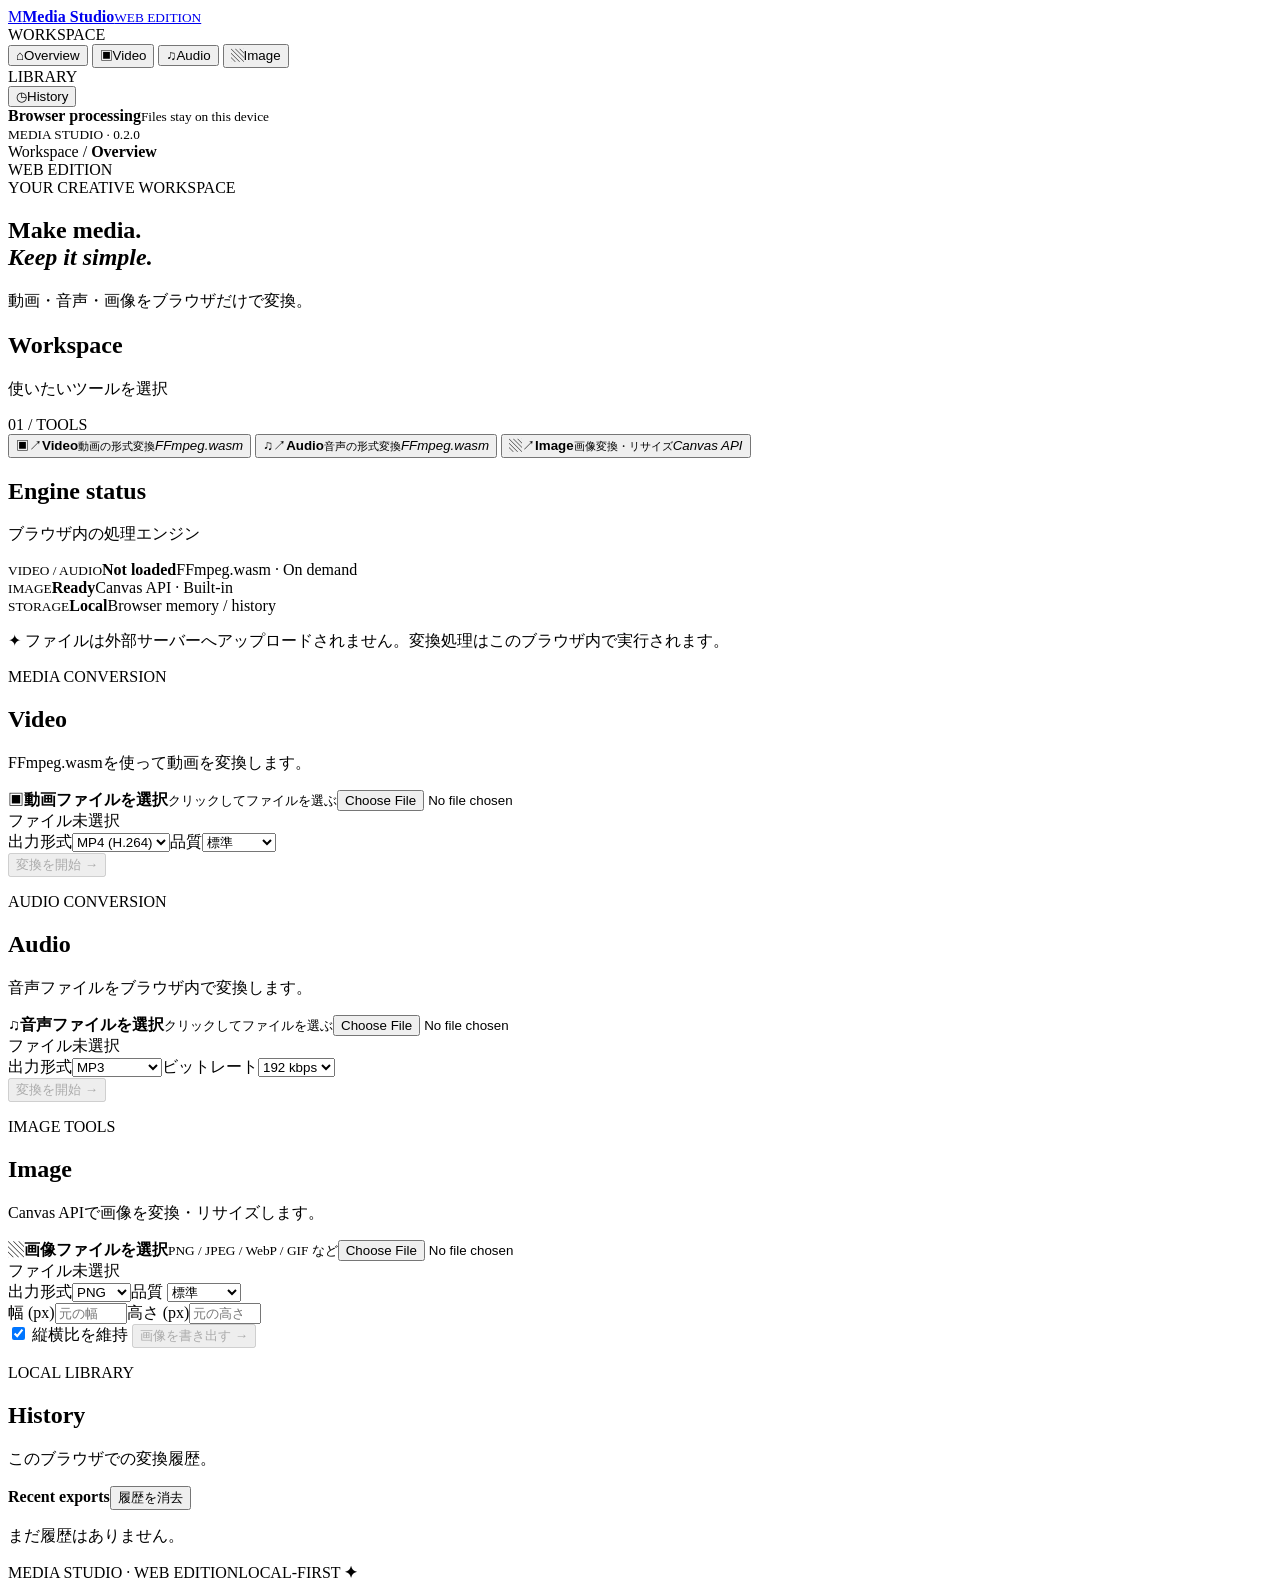
==== index.html @ 35f032dc "Build browser-only Media Studio interface" ====
<!doctype html>
<html lang="ja">
<head>
  <meta charset="utf-8">
  <meta name="viewport" content="width=device-width,initial-scale=1">
  <meta name="theme-color" content="#090d18">
  <meta name="description" content="Media Studio - browser-based video, audio and image tools.">
  <title>Media Studio</title>
  <link rel="stylesheet" href="./css/style.css">
  <script type="module" src="./js/app.js"></script>
</head>
<body>
  <div class="ambient ambient-a"></div><div class="ambient ambient-b"></div>
  <div class="layout">
    <aside class="sidebar glass">
      <a class="brand" href="./"><span class="brand-icon">M</span><span><b>Media Studio</b><small>WEB EDITION</small></span></a>
      <div class="nav-label">WORKSPACE</div>
      <nav>
        <button class="nav active" data-page="home"><span>⌂</span>Overview</button>
        <button class="nav" data-page="video"><span>▣</span>Video</button>
        <button class="nav" data-page="audio"><span>♫</span>Audio</button>
        <button class="nav" data-page="image"><span>▧</span>Image</button>
      </nav>
      <div class="nav-label second">LIBRARY</div>
      <nav><button class="nav" data-page="history"><span>◷</span>History</button></nav>
      <div class="side-bottom"><div class="local-box"><i></i><div><b>Browser processing</b><small>Files stay on this device</small></div></div><small class="version">MEDIA STUDIO · 0.2.0</small></div>
    </aside>
    <main class="main">
      <header class="topbar"><div class="crumb">Workspace <span>/</span> <b id="crumb">Overview</b></div><div class="web-pill"><i></i> WEB EDITION</div></header>
      <section class="page active" id="page-home">
        <div class="hero"><div><div class="eyebrow">YOUR CREATIVE WORKSPACE</div><h1>Make media.<br><em>Keep it simple.</em></h1><p>動画・音声・画像をブラウザだけで変換。</p></div><div class="orb"><div></div></div></div>
        <div class="section-head"><div><h2>Workspace</h2><p>使いたいツールを選択</p></div><span>01 / TOOLS</span></div>
        <div class="tool-grid">
          <button class="tool-card purple" data-open="video"><span class="tile-icon">▣</span><span class="arrow">↗</span><b>Video</b><small>動画の形式変換</small><i>FFmpeg.wasm</i></button>
          <button class="tool-card cyan" data-open="audio"><span class="tile-icon">♫</span><span class="arrow">↗</span><b>Audio</b><small>音声の形式変換</small><i>FFmpeg.wasm</i></button>
          <button class="tool-card pink" data-open="image"><span class="tile-icon">▧</span><span class="arrow">↗</span><b>Image</b><small>画像変換・リサイズ</small><i>Canvas API</i></button>
        </div>
        <div class="section-head status-head"><div><h2>Engine status</h2><p>ブラウザ内の処理エンジン</p></div></div>
        <div class="status-grid"><article class="status glass"><small>VIDEO / AUDIO</small><b id="ffmpeg-status">Not loaded</b><span>FFmpeg.wasm · On demand</span></article><article class="status glass"><small>IMAGE</small><b class="good">Ready</b><span>Canvas API · Built-in</span></article><article class="status glass"><small>STORAGE</small><b class="good">Local</b><span>Browser memory / history</span></article></div>
        <p class="privacy-note">✦ ファイルは外部サーバーへアップロードされません。変換処理はこのブラウザ内で実行されます。</p>
      </section>
      <section class="page" id="page-video">
        <div class="page-title"><div class="eyebrow">MEDIA CONVERSION</div><h1>Video</h1><p>FFmpeg.wasmを使って動画を変換します。</p></div>
        <div class="workspace-card glass">
          <label class="dropzone" for="video-file"><span class="drop-icon">▣</span><b>動画ファイルを選択</b><small>クリックしてファイルを選ぶ</small><input id="video-file" type="file" accept="video/*,.mkv,.avi,.mov,.webm"></label>
          <div class="file-info" id="video-info">ファイル未選択</div>
          <div class="control-row"><label>出力形式<select id="video-format"><option value="mp4">MP4 (H.264)</option><option value="webm">WebM</option><option value="mov">MOV</option><option value="gif">GIF</option></select></label><label>品質<select id="video-quality"><option value="balanced">標準</option><option value="high">高画質</option><option value="small">容量優先</option></select></label></div>
          <button class="primary" id="video-run" disabled>変換を開始 <span>→</span></button>
          <div class="progress-wrap" id="video-progress" hidden><div class="progress-label"><span id="video-progress-label">準備中…</span><b id="video-progress-value">0%</b></div><div class="progress"><i id="video-progress-bar"></i></div></div>
          <p class="result" id="video-result" aria-live="polite"></p>
        </div>
      </section>
      <section class="page" id="page-audio">
        <div class="page-title"><div class="eyebrow">AUDIO CONVERSION</div><h1>Audio</h1><p>音声ファイルをブラウザ内で変換します。</p></div>
        <div class="workspace-card glass">
          <label class="dropzone" for="audio-file"><span class="drop-icon">♫</span><b>音声ファイルを選択</b><small>クリックしてファイルを選ぶ</small><input id="audio-file" type="file" accept="audio/*,.m4a,.flac,.ogg,.wav,.mp3"></label>
          <div class="file-info" id="audio-info">ファイル未選択</div>
          <div class="control-row"><label>出力形式<select id="audio-format"><option value="mp3">MP3</option><option value="wav">WAV</option><option value="ogg">OGG</option><option value="flac">FLAC</option><option value="m4a">M4A (AAC)</option></select></label><label>ビットレート<select id="audio-quality"><option value="128k">128 kbps</option><option value="192k" selected>192 kbps</option><option value="256k">256 kbps</option><option value="320k">320 kbps</option></select></label></div>
          <button class="primary" id="audio-run" disabled>変換を開始 <span>→</span></button>
          <div class="progress-wrap" id="audio-progress" hidden><div class="progress-label"><span id="audio-progress-label">準備中…</span><b id="audio-progress-value">0%</b></div><div class="progress"><i id="audio-progress-bar"></i></div></div>
          <p class="result" id="audio-result" aria-live="polite"></p>
        </div>
      </section>
      <section class="page" id="page-image">
        <div class="page-title"><div class="eyebrow">IMAGE TOOLS</div><h1>Image</h1><p>Canvas APIで画像を変換・リサイズします。</p></div>
        <div class="workspace-card glass">
          <label class="dropzone" for="image-file"><span class="drop-icon">▧</span><b>画像ファイルを選択</b><small>PNG / JPEG / WebP / GIF など</small><input id="image-file" type="file" accept="image/*"></label>
          <div class="file-info" id="image-info">ファイル未選択</div>
          <div class="preview-wrap" id="image-preview-wrap" hidden><img id="image-preview" alt="選択した画像のプレビュー"></div>
          <div class="control-row"><label>出力形式<select id="image-format"><option value="image/png">PNG</option><option value="image/jpeg">JPEG</option><option value="image/webp">WebP</option></select></label><label>品質 <select id="image-quality"><option value="0.92">高</option><option value="0.8" selected>標準</option><option value="0.65">容量優先</option></select></label></div>
          <div class="control-row dimensions"><label>幅 (px)<input type="number" id="image-width" min="1" max="12000" placeholder="元の幅"></label><label>高さ (px)<input type="number" id="image-height" min="1" max="12000" placeholder="元の高さ"></label></div>
          <label class="check"><input type="checkbox" id="image-lock" checked> 縦横比を維持</label>
          <button class="primary" id="image-run" disabled>画像を書き出す <span>→</span></button>
          <p class="result" id="image-result" aria-live="polite"></p>
        </div>
      </section>
      <section class="page" id="page-history">
        <div class="page-title"><div class="eyebrow">LOCAL LIBRARY</div><h1>History</h1><p>このブラウザでの変換履歴。</p></div>
        <div class="history-card glass"><div class="history-head"><b>Recent exports</b><button class="subtle-button" id="clear-history">履歴を消去</button></div><div id="history-list" class="history-list"><p class="empty">まだ履歴はありません。</p></div></div>
      </section>
      <footer class="footer"><span>MEDIA STUDIO · WEB EDITION</span><span>LOCAL-FIRST <b>✦</b></span></footer>
    </main>
  </div>
</body>
</html>
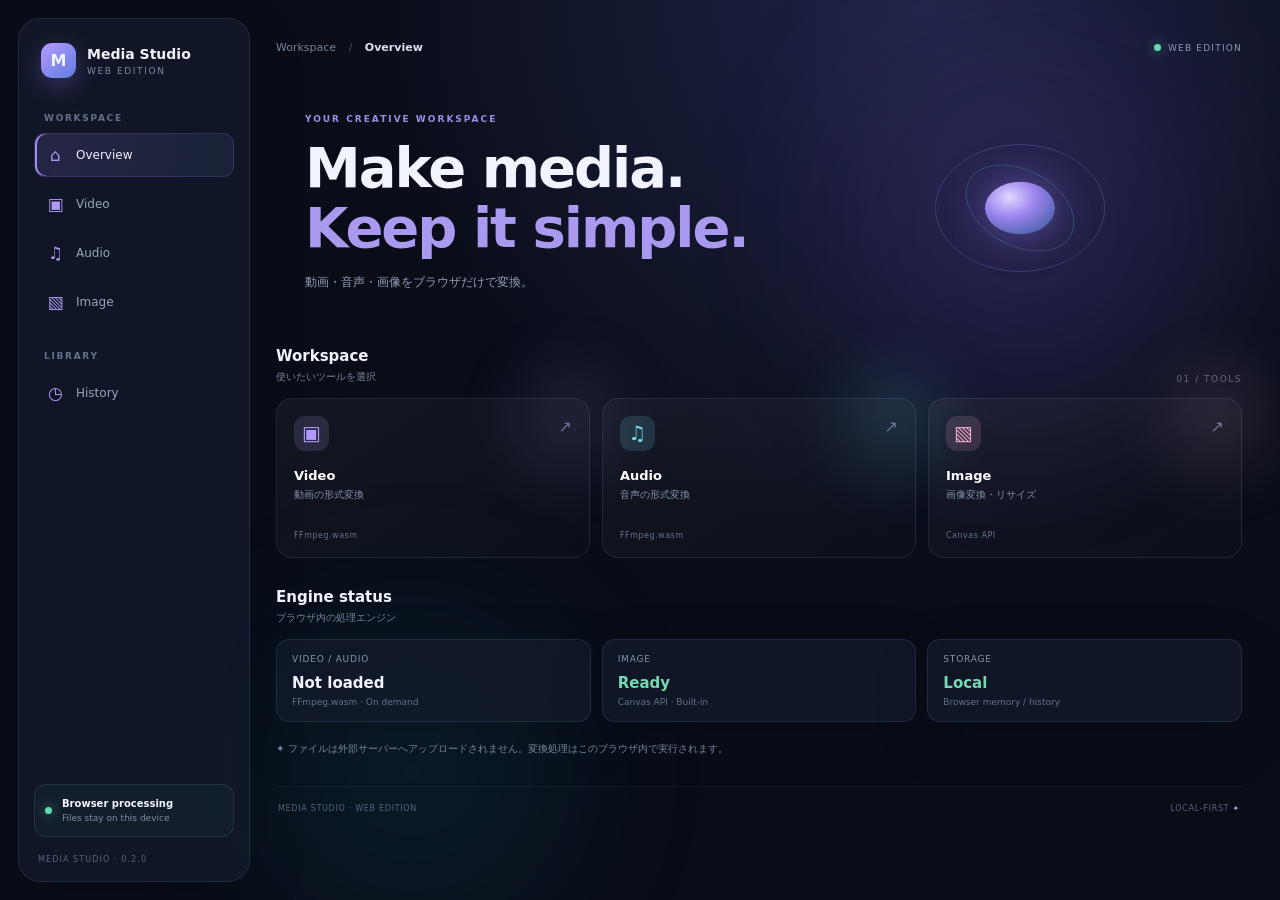
==== commit 7faa0d6e: "Expose additional video output formats and input extensions" ====
--- a/index.html
+++ b/index.html
@@ -42,9 +42,9 @@
       <section class="page" id="page-video">
         <div class="page-title"><div class="eyebrow">MEDIA CONVERSION</div><h1>Video</h1><p>FFmpeg.wasmを使って動画を変換します。</p></div>
         <div class="workspace-card glass">
-          <label class="dropzone" for="video-file"><span class="drop-icon">▣</span><b>動画ファイルを選択</b><small>クリックしてファイルを選ぶ</small><input id="video-file" type="file" accept="video/*,.mkv,.avi,.mov,.webm"></label>
+          <label class="dropzone" for="video-file"><span class="drop-icon">▣</span><b>動画ファイルを選択</b><small>クリックしてファイルを選ぶ</small><input id="video-file" type="file" accept="video/*,.mkv,.avi,.mov,.webm,.ts,.mts,.m2ts,.3gp,.mpg,.mpeg,.flv,.wmv"></label>
           <div class="file-info" id="video-info">ファイル未選択</div>
-          <div class="control-row"><label>出力形式<select id="video-format"><option value="mp4">MP4 (H.264)</option><option value="webm">WebM</option><option value="mov">MOV</option><option value="gif">GIF</option></select></label><label>品質<select id="video-quality"><option value="balanced">標準</option><option value="high">高画質</option><option value="small">容量優先</option></select></label></div>
+          <div class="control-row"><label>出力形式<select id="video-format"><option value="mp4">MP4 (H.264)</option><option value="webm">WebM</option><option value="mov">MOV</option><option value="mkv">MKV (Matroska)</option><option value="avi">AVI</option><option value="ts">MPEG-TS</option><option value="3gp">3GP</option><option value="gif">GIF</option></select></label><label>品質<select id="video-quality"><option value="balanced">標準</option><option value="high">高画質</option><option value="small">容量優先</option></select></label></div>
           <button class="primary" id="video-run" disabled>変換を開始 <span>→</span></button>
           <div class="progress-wrap" id="video-progress" hidden><div class="progress-label"><span id="video-progress-label">準備中…</span><b id="video-progress-value">0%</b></div><div class="progress"><i id="video-progress-bar"></i></div></div>
           <p class="result" id="video-result" aria-live="polite"></p>
--- a/css/style.css
+++ b/css/style.css
@@ -0,0 +1 @@
+:root{color-scheme:dark;--bg:#090d18;--panel:rgba(20,27,45,.72);--line:rgba(180,198,255,.11);--text:#f1f4ff;--muted:#8994ad;--purple:#ad99ff;--cyan:#70d8e8;font-family:Inter,ui-sans-serif,system-ui,-apple-system,"Noto Sans JP",sans-serif}*{box-sizing:border-box}body{margin:0;min-height:100vh;color:var(--text);background:radial-gradient(ellipse at 72% 0%,#202448 0,transparent 43%),var(--bg)}button,input,select{font:inherit}.ambient{position:fixed;z-index:-1;pointer-events:none;filter:blur(95px);border-radius:50%;opacity:.17}.ambient-a{width:330px;height:330px;background:#8059e8;top:7%;right:7%}.ambient-b{width:260px;height:260px;background:#168ba0;bottom:0;left:22%}.layout{display:flex;gap:18px;max-width:1700px;min-height:100vh;margin:auto;padding:18px}.glass,.sidebar{background:var(--panel);border:1px solid var(--line);backdrop-filter:blur(22px);-webkit-backdrop-filter:blur(22px);box-shadow:0 18px 60px #0002}.sidebar{width:232px;flex:0 0 232px;border-radius:22px;padding:24px 15px 17px;display:flex;flex-direction:column;min-height:calc(100vh - 36px)}.brand{display:flex;align-items:center;gap:11px;padding:0 7px 35px;color:inherit;text-decoration:none}.brand-icon{width:35px;height:35px;display:grid;place-items:center;border-radius:11px;background:linear-gradient(140deg,#b39cff,#627bdf);font-weight:800;box-shadow:0 7px 24px #8f79e855}.brand b{display:block;font-size:14px}.brand small{display:block;margin-top:4px;color:#7e8aa7;font-size:9px;letter-spacing:1.6px}.nav-label{padding:0 10px 10px;color:#65718c;font-size:9px;font-weight:700;letter-spacing:1.7px}.nav-label.second{margin-top:27px}.sidebar nav{display:grid;gap:5px}.nav{display:flex;align-items:center;gap:12px;border:1px solid transparent;border-radius:11px;padding:11px 12px;background:transparent;color:#98a3bb;text-align:left;font-size:12px;cursor:pointer;transition:.2s}.nav span{width:17px;text-align:center;color:#aa9af1;font-size:17px}.nav:hover{background:#ffffff09;color:white}.nav.active{color:#f2efff;background:linear-gradient(100deg,#9277e52b,#6f8ee018);border-color:#a78bfa27;box-shadow:inset 2px 0 #a78bfa}.side-bottom{margin-top:auto}.local-box{display:flex;align-items:center;gap:10px;padding:13px 10px;border:1px solid #8bd9bd20;background:#68d7ae0a;border-radius:12px}.local-box i,.web-pill i{width:7px;height:7px;border-radius:50%;background:#63d9ad;box-shadow:0 0 12px #63d9ad99}.local-box b{display:block;font-size:10px}.local-box small{display:block;margin-top:4px;color:#7f8ba3;font-size:9px}.version{display:block;padding:18px 4px 0;color:#59657d;font-size:8px;letter-spacing:1.1px}.main{flex:1;min-width:0;padding:2px 20px 0 8px}.topbar{height:55px;display:flex;align-items:center;justify-content:space-between;margin-bottom:27px}.crumb{color:#75819b;font-size:11px}.crumb span{padding:0 9px;color:#46516a}.crumb b{color:#dce2f5}.web-pill{display:flex;align-items:center;gap:7px;color:#8c9bb0;font-size:9px;letter-spacing:1.2px}.page{display:none;animation:appear .3s ease both}.page.active{display:block}@keyframes appear{from{opacity:0;transform:translateY(6px)}to{opacity:1;transform:none}}.hero{min-height:225px;display:flex;align-items:center;justify-content:space-between;padding:12px 8% 27px 3%}.eyebrow{margin-bottom:14px;color:#9c8ee7;font-size:9px;font-weight:700;letter-spacing:2px}.hero h1,.page-title h1{margin:0;font-size:clamp(38px,5vw,56px);line-height:1.08;letter-spacing:-2px}.hero h1 em{color:#a99af0;font-style:normal}.hero p,.page-title p{margin-top:15px;color:#929db5;font-size:12px}.orb{position:relative;width:170px;height:170px;margin-right:7%;display:grid;place-items:center;border:1px solid #a99af044;border-radius:50%;transform:scaleY(.75)}.orb:before{content:"";position:absolute;inset:19px;border:1px solid #70d8e844;border-radius:50%;transform:rotate(50deg) scaleY(.7)}.orb div{width:70px;height:70px;border-radius:50%;background:radial-gradient(circle at 35% 30%,#e0d7ff,#9b83ed 40%,#4e64ae 80%);box-shadow:0 0 45px #987eea88}.section-head{display:flex;align-items:end;justify-content:space-between;margin:17px 0 14px}.section-head h2{margin:0;font-size:15px}.section-head p{margin:5px 0 0;color:#77839c;font-size:10px}.section-head>span{color:#596680;font-size:9px;letter-spacing:1.5px}.tool-grid{display:grid;grid-template-columns:repeat(3,minmax(0,1fr));gap:12px}.tool-card{position:relative;min-height:160px;display:flex;flex-direction:column;align-items:flex-start;padding:17px;border:1px solid var(--line);border-radius:16px;background:linear-gradient(145deg,#ffffff0b,#ffffff03);text-align:left;cursor:pointer;transition:.2s}.tool-card:hover{transform:translateY(-4px);border-color:var(--glow)}.tool-card:after{content:"";position:absolute;top:-30px;right:-30px;width:100px;height:100px;border-radius:50%;background:var(--glow);filter:blur(35px);opacity:.15}.purple{--glow:#ad99ff}.cyan{--glow:#70d8e8}.pink{--glow:#efa9c8}.tile-icon{width:35px;height:35px;display:grid;place-items:center;border-radius:11px;background:color-mix(in srgb,var(--glow) 15%,transparent);color:var(--glow);font-size:20px}.arrow{position:absolute;top:18px;right:17px;color:#64718d}.tool-card b{margin-top:17px;font-size:13px}.tool-card small{margin-top:5px;color:#8490a9;font-size:10px}.tool-card i{margin-top:auto;padding-top:12px;color:#66728d;font-size:8px;font-style:normal;letter-spacing:.5px}.status-head{margin-top:30px}.status-grid{display:grid;grid-template-columns:repeat(3,minmax(0,1fr));gap:11px}.status{padding:14px 15px;border-radius:13px}.status small{display:block;color:#8995ad;font-size:9px;letter-spacing:.8px}.status b{display:block;margin-top:10px;font-size:15px}.status b.good{color:#75d8b3}.status span{display:block;margin-top:5px;color:#66728b;font-size:9px}.privacy-note{margin-top:20px;color:#7e8ba5;font-size:10px}.page-title{padding:23px 2px 26px}.page-title h1{font-size:43px}.workspace-card,.history-card{max-width:850px;padding:22px;border-radius:18px}.dropzone{min-height:170px;display:flex;flex-direction:column;align-items:center;justify-content:center;gap:8px;border:1px dashed #8d83c966;border-radius:14px;background:#a78bfa08;cursor:pointer;transition:.2s}.dropzone:hover{border-color:#b5a5ff;background:#a78bfa12}.drop-icon{display:grid;place-items:center;width:43px;height:43px;border-radius:13px;background:#a78bfa20;color:#b5a5ff;font-size:23px}.dropzone b{font-size:12px}.dropzone small{color:#8390aa;font-size:10px}.dropzone input{display:none}.file-info{margin:12px 2px 17px;color:#8895ad;font-size:10px;overflow-wrap:anywhere}.control-row{display:grid;grid-template-columns:1fr 1fr;gap:13px;margin:14px 0}.control-row label{display:grid;gap:7px;color:#9aa6bf;font-size:10px}.control-row select,.control-row input{width:100%;min-width:0;border:1px solid #ffffff17;border-radius:9px;padding:11px;background:#11182a;color:#e8edff;font-size:11px;outline:none}.primary{width:100%;margin-top:8px;padding:13px 16px;border:0;border-radius:10px;background:linear-gradient(100deg,#8e79e8,#657fda);color:white;font-size:11px;font-weight:700;cursor:pointer;transition:.2s}.primary:hover:not(:disabled){filter:brightness(1.12);transform:translateY(-1px)}.primary:disabled{opacity:.38;cursor:not-allowed}.primary span{float:right}.progress-wrap{margin-top:17px}.progress-label{display:flex;justify-content:space-between;margin-bottom:8px;color:#aab5ca;font-size:10px}.progress{height:7px;overflow:hidden;border-radius:8px;background:#ffffff12}.progress i{display:block;width:0;height:100%;border-radius:8px;background:linear-gradient(90deg,#9c86f1,#70d8e8);transition:width .15s}.result{margin:12px 0 0;color:#91a0ba;font-size:10px;overflow-wrap:anywhere}.result a{color:#b9aaff}.preview-wrap{max-height:260px;overflow:hidden;margin:10px 0;border-radius:12px;background:#080c16;text-align:center}.preview-wrap img{max-width:100%;max-height:260px;object-fit:contain}.check{display:flex;align-items:center;gap:8px;color:#9aa6bf;font-size:10px}.check input{accent-color:#9b87ee}.history-head{display:flex;justify-content:space-between;align-items:center;font-size:12px}.subtle-button{border:1px solid #ffffff1a;border-radius:8px;padding:7px 10px;background:#ffffff08;color:#9da9c0;font-size:9px;cursor:pointer}.history-list{margin-top:15px}.history-item{display:flex;justify-content:space-between;gap:12px;padding:13px 0;border-top:1px solid #ffffff10;color:#aeb9ce;font-size:10px}.history-item small{color:#71809a}.empty{color:#75819b;font-size:10px}.footer{display:flex;justify-content:space-between;margin-top:30px;padding:17px 2px;border-top:1px solid #ffffff0c;color:#56627a;font-size:8px;letter-spacing:.7px}.footer b{color:#a99af0}@media(max-width:900px){.tool-grid,.status-grid{grid-template-columns:repeat(2,minmax(0,1fr))}.hero{padding-right:2%}.orb{margin-right:2%}}@media(max-width:650px){.layout{gap:8px;padding:8px}.sidebar{width:57px;flex-basis:57px;padding:14px 5px;align-items:center}.brand{padding:0 0 25px}.brand>span:last-child,.nav-label,.local-box div,.version{display:none}.nav{width:44px;height:43px;justify-content:center;padding:0;font-size:0}.nav span{font-size:18px}.local-box{padding:10px}.main{padding:0 7px}.topbar{margin-bottom:15px}.hero{min-height:190px;padding-left:2%}.orb{width:100px;height:100px;margin:0}.orb div{width:43px;height:43px}.orb:before{inset:12px}.tool-grid,.status-grid{gap:8px}.tool-card{min-height:145px;padding:13px}.workspace-card,.history-card{padding:14px}.page-title h1{font-size:37px}}@media(max-width:390px){.orb{display:none}.tool-grid,.status-grid{grid-template-columns:1fr 1fr}.control-row{gap:8px}}
